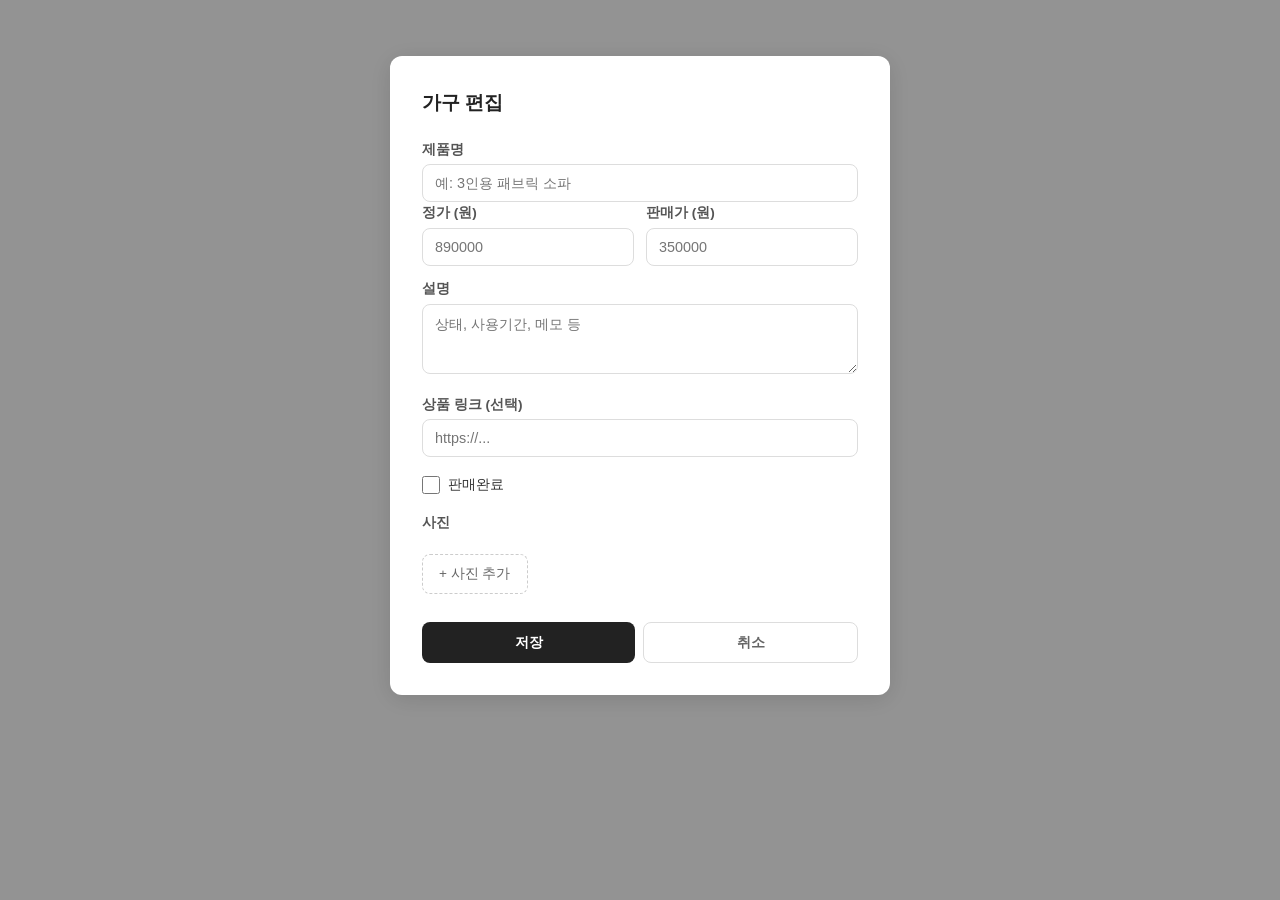
==== admin.html @ 2c8a4b84 "feat: admin 페이지 추가 - 가구 데이터 관리 GitHub API 기반 가구 CRUD + 이미지 업로드/삭제. - sessionStorage 토큰 관리 (fine-grai" ====
<!DOCTYPE html>
<html lang="ko">
<head>
  <meta charset="UTF-8">
  <meta name="viewport" content="width=device-width, initial-scale=1.0">
  <meta name="robots" content="noindex, nofollow">
  <title>Admin - 가구 관리</title>
  <link rel="stylesheet" href="css/admin.css">
</head>
<body>
  <!-- 토큰 입력 화면 -->
  <div id="auth-screen" class="screen">
    <div class="auth-card">
      <h1>가구 관리 Admin</h1>
      <p class="auth-desc">GitHub Personal Access Token을 입력해주세요.</p>
      <p class="auth-hint">Settings → Developer settings → Fine-grained tokens에서<br>이 저장소의 Contents 읽기/쓰기 권한만 부여하세요.</p>
      <input type="password" id="token-input" placeholder="ghp_xxxxxxxxxxxx" autocomplete="off">
      <button id="token-submit" class="btn btn-primary">연결</button>
      <p id="auth-error" class="error-msg" hidden></p>
    </div>
  </div>

  <!-- 메인 Admin 화면 -->
  <div id="admin-screen" class="screen" hidden>
    <header class="admin-header">
      <h1>가구 관리</h1>
      <div class="header-actions">
        <button id="btn-add" class="btn btn-primary">+ 새 가구</button>
        <button id="btn-logout" class="btn btn-ghost">토큰 초기화</button>
      </div>
    </header>

    <main id="furniture-list" class="admin-list">
      <p class="loading-msg">불러오는 중...</p>
    </main>
  </div>

  <!-- 편집 모달 -->
  <div id="edit-modal" class="modal" hidden>
    <div class="modal-backdrop"></div>
    <div class="modal-content">
      <h2 id="modal-title">가구 편집</h2>
      <form id="edit-form">
        <input type="hidden" id="edit-id">

        <label for="edit-name">제품명</label>
        <input type="text" id="edit-name" required placeholder="예: 3인용 패브릭 소파">

        <div class="form-row">
          <div class="form-field">
            <label for="edit-original-price">정가 (원)</label>
            <input type="number" id="edit-original-price" required placeholder="890000">
          </div>
          <div class="form-field">
            <label for="edit-selling-price">판매가 (원)</label>
            <input type="number" id="edit-selling-price" required placeholder="350000">
          </div>
        </div>

        <label for="edit-description">설명</label>
        <textarea id="edit-description" rows="3" placeholder="상태, 사용기간, 메모 등"></textarea>

        <label for="edit-detail-url">상품 링크 (선택)</label>
        <input type="url" id="edit-detail-url" placeholder="https://...">

        <label class="checkbox-label">
          <input type="checkbox" id="edit-sold">
          <span>판매완료</span>
        </label>

        <!-- 사진 관리 -->
        <div class="photo-section">
          <label>사진</label>
          <div id="photo-list" class="photo-grid"></div>
          <label class="file-upload-label">
            <span>+ 사진 추가</span>
            <input type="file" id="photo-upload" accept="image/*" multiple hidden>
          </label>
        </div>

        <div class="form-actions">
          <button type="submit" class="btn btn-primary" id="btn-save">저장</button>
          <button type="button" class="btn btn-ghost" id="btn-cancel">취소</button>
        </div>
      </form>
    </div>
  </div>

  <!-- 토스트 -->
  <div id="toast" class="toast" hidden></div>

  <script src="js/admin.js"></script>
</body>
</html>
---- css/admin.css ----
/* ===== Reset & Base ===== */
*, *::before, *::after {
  margin: 0;
  padding: 0;
  box-sizing: border-box;
}

body {
  font-family: -apple-system, BlinkMacSystemFont, 'Segoe UI', Roboto, 'Helvetica Neue', Arial, sans-serif;
  background: #f5f5f5;
  color: #333;
  line-height: 1.6;
  min-height: 100vh;
}

/* ===== Screen ===== */
.screen {
  max-width: 640px;
  margin: 0 auto;
  padding: 16px;
}

/* ===== Auth Screen ===== */
#auth-screen {
  display: flex;
  align-items: center;
  justify-content: center;
  min-height: 100vh;
  padding: 20px;
}

.auth-card {
  background: #fff;
  border-radius: 12px;
  padding: 32px 24px;
  width: 100%;
  max-width: 400px;
  box-shadow: 0 1px 4px rgba(0, 0, 0, 0.06);
  text-align: center;
}

.auth-card h1 {
  font-size: 1.3rem;
  margin-bottom: 12px;
  color: #222;
}

.auth-desc {
  font-size: 0.95rem;
  color: #666;
  margin-bottom: 8px;
}

.auth-hint {
  font-size: 0.8rem;
  color: #999;
  margin-bottom: 20px;
  line-height: 1.5;
}

#token-input {
  width: 100%;
  padding: 12px;
  border: 1px solid #ddd;
  border-radius: 8px;
  font-size: 0.95rem;
  margin-bottom: 12px;
}

#token-input:focus {
  outline: none;
  border-color: #333;
}

/* ===== Buttons ===== */
.btn {
  display: inline-block;
  padding: 10px 20px;
  border: none;
  border-radius: 8px;
  font-size: 0.9rem;
  font-weight: 600;
  cursor: pointer;
  transition: opacity 0.2s;
}

.btn:hover {
  opacity: 0.85;
}

.btn:disabled {
  opacity: 0.5;
  cursor: not-allowed;
}

.btn-primary {
  background: #222;
  color: #fff;
}

.btn-ghost {
  background: transparent;
  color: #666;
  border: 1px solid #ddd;
}

.btn-danger {
  background: #e74c3c;
  color: #fff;
}

.btn-sm {
  padding: 6px 12px;
  font-size: 0.8rem;
}

.error-msg {
  color: #e74c3c;
  font-size: 0.85rem;
  margin-top: 8px;
}

/* ===== Admin Header ===== */
.admin-header {
  display: flex;
  align-items: center;
  justify-content: space-between;
  padding: 20px 0 16px;
  flex-wrap: wrap;
  gap: 12px;
}

.admin-header h1 {
  font-size: 1.3rem;
  color: #222;
}

.header-actions {
  display: flex;
  gap: 8px;
}

/* ===== Admin List ===== */
.admin-list {
  display: flex;
  flex-direction: column;
  gap: 12px;
}

.loading-msg {
  text-align: center;
  color: #999;
  padding: 40px 0;
}

/* ===== Admin Card ===== */
.admin-card {
  background: #fff;
  border-radius: 12px;
  padding: 12px;
  box-shadow: 0 1px 4px rgba(0, 0, 0, 0.06);
  display: flex;
  align-items: center;
  gap: 12px;
}

.admin-card.sold {
  opacity: 0.5;
}

.admin-card-thumb {
  width: 64px;
  height: 64px;
  border-radius: 8px;
  object-fit: cover;
  background: #eee;
  flex-shrink: 0;
}

.admin-card-info {
  flex: 1;
  min-width: 0;
}

.admin-card-name {
  font-size: 0.95rem;
  font-weight: 600;
  color: #222;
  white-space: nowrap;
  overflow: hidden;
  text-overflow: ellipsis;
}

.admin-card-price {
  font-size: 0.85rem;
  color: #e74c3c;
  font-weight: 600;
}

.admin-card-status {
  font-size: 0.75rem;
  color: #999;
}

.admin-card-actions {
  display: flex;
  gap: 6px;
  flex-shrink: 0;
}

/* ===== Modal ===== */
.modal {
  position: fixed;
  inset: 0;
  z-index: 100;
  display: flex;
  align-items: flex-start;
  justify-content: center;
  overflow-y: auto;
  padding: 16px;
}

.modal-backdrop {
  position: fixed;
  inset: 0;
  background: rgba(0, 0, 0, 0.4);
}

.modal-content {
  position: relative;
  background: #fff;
  border-radius: 12px;
  padding: 24px;
  width: 100%;
  max-width: 500px;
  margin-top: 40px;
  box-shadow: 0 4px 24px rgba(0, 0, 0, 0.12);
}

.modal-content h2 {
  font-size: 1.2rem;
  margin-bottom: 20px;
  color: #222;
}

/* ===== Form ===== */
label {
  display: block;
  font-size: 0.85rem;
  font-weight: 600;
  color: #555;
  margin-bottom: 4px;
  margin-top: 12px;
}

label:first-child {
  margin-top: 0;
}

input[type="text"],
input[type="number"],
input[type="url"],
input[type="password"],
textarea {
  width: 100%;
  padding: 10px 12px;
  border: 1px solid #ddd;
  border-radius: 8px;
  font-size: 0.9rem;
  font-family: inherit;
}

input:focus,
textarea:focus {
  outline: none;
  border-color: #333;
}

.form-row {
  display: flex;
  gap: 12px;
}

.form-field {
  flex: 1;
}

.checkbox-label {
  display: flex;
  align-items: center;
  gap: 8px;
  margin-top: 16px;
  font-weight: normal;
  cursor: pointer;
}

.checkbox-label input[type="checkbox"] {
  width: 18px;
  height: 18px;
}

.checkbox-label span {
  font-size: 0.9rem;
  color: #333;
}

.form-actions {
  display: flex;
  gap: 8px;
  margin-top: 24px;
}

.form-actions .btn {
  flex: 1;
}

/* ===== Photo Section ===== */
.photo-section {
  margin-top: 16px;
}

.photo-grid {
  display: flex;
  flex-wrap: wrap;
  gap: 8px;
  margin-top: 8px;
  margin-bottom: 8px;
}

.photo-item {
  position: relative;
  width: 80px;
  height: 80px;
  border-radius: 8px;
  overflow: hidden;
}

.photo-item img {
  width: 100%;
  height: 100%;
  object-fit: cover;
}

.photo-item .photo-remove {
  position: absolute;
  top: 2px;
  right: 2px;
  width: 22px;
  height: 22px;
  border-radius: 50%;
  background: rgba(0, 0, 0, 0.6);
  color: #fff;
  border: none;
  font-size: 14px;
  line-height: 22px;
  text-align: center;
  cursor: pointer;
  padding: 0;
}

.photo-item.new-photo {
  border: 2px solid #4caf50;
}

.file-upload-label {
  display: inline-flex;
  align-items: center;
  padding: 8px 16px;
  border: 1px dashed #ccc;
  border-radius: 8px;
  cursor: pointer;
  font-size: 0.85rem;
  color: #666;
  font-weight: normal;
  margin-top: 4px;
}

.file-upload-label:hover {
  border-color: #999;
}

/* ===== Toast ===== */
.toast {
  position: fixed;
  bottom: 24px;
  left: 50%;
  transform: translateX(-50%);
  padding: 12px 24px;
  border-radius: 8px;
  font-size: 0.9rem;
  font-weight: 500;
  z-index: 200;
  transition: opacity 0.3s;
  max-width: 90%;
  text-align: center;
}

.toast.success {
  background: #222;
  color: #fff;
}

.toast.error {
  background: #e74c3c;
  color: #fff;
}

.toast.info {
  background: #2196f3;
  color: #fff;
}

/* ===== Confirm Dialog ===== */
.confirm-overlay {
  position: fixed;
  inset: 0;
  background: rgba(0, 0, 0, 0.4);
  z-index: 150;
  display: flex;
  align-items: center;
  justify-content: center;
  padding: 16px;
}

.confirm-box {
  background: #fff;
  border-radius: 12px;
  padding: 24px;
  max-width: 320px;
  width: 100%;
  text-align: center;
}

.confirm-box p {
  font-size: 0.95rem;
  margin-bottom: 20px;
  color: #333;
}

.confirm-box .btn {
  margin: 0 4px;
}

/* ===== Responsive ===== */
@media (min-width: 768px) {
  .admin-header h1 {
    font-size: 1.5rem;
  }

  .modal-content {
    padding: 32px;
  }
}
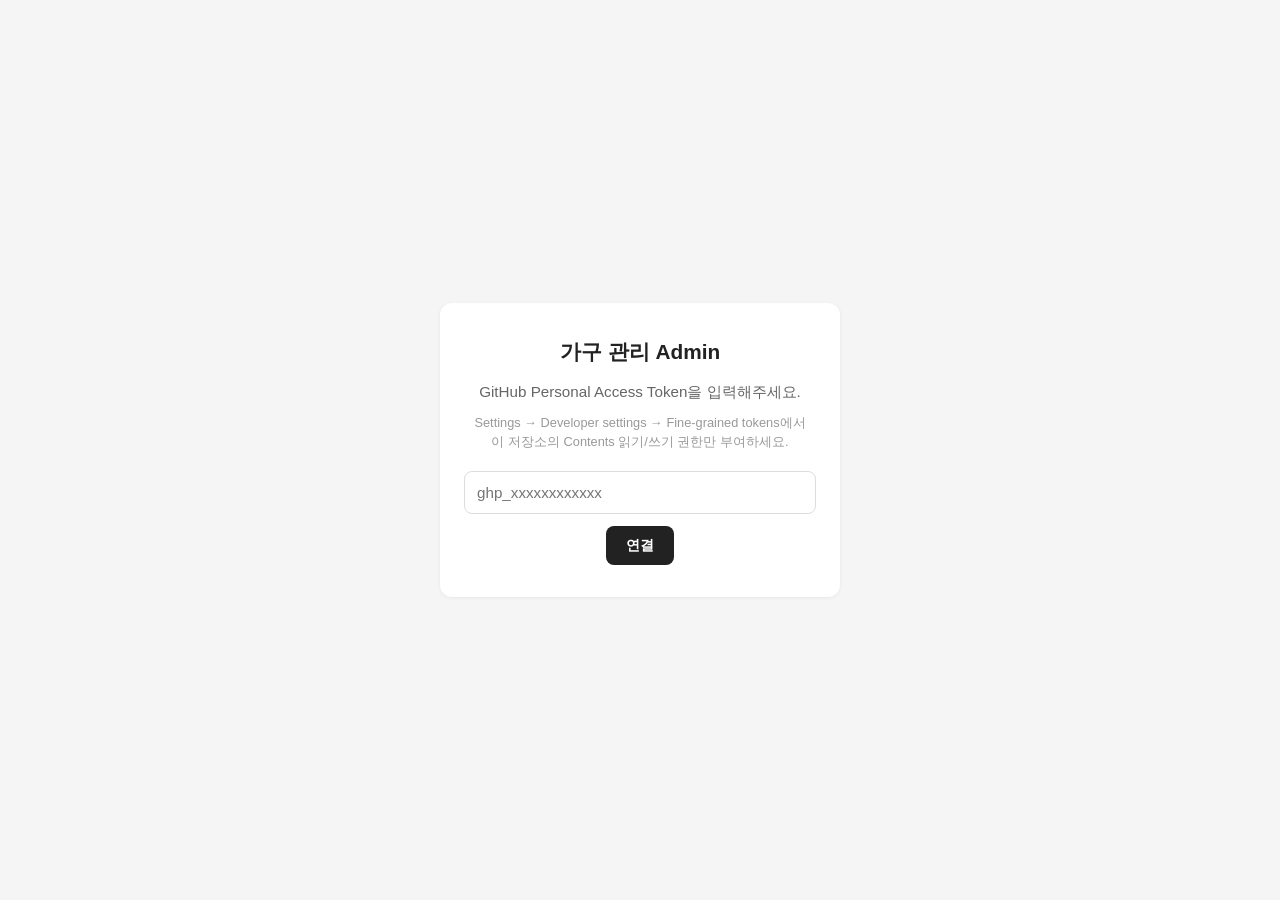
==== commit e9c73686: "fix: hidden 속성 대신 style.display로 화면 전환 제어 hidden 속성이 CSS display 규칙에 덮어써지는 문제 근본 해결. 모든 show/hide 로직" ====
--- a/admin.html
+++ b/admin.html
@@ -21,7 +21,7 @@
   </div>
 
   <!-- 메인 Admin 화면 -->
-  <div id="admin-screen" class="screen" hidden>
+  <div id="admin-screen" class="screen" style="display:none">
     <header class="admin-header">
       <h1>가구 관리</h1>
       <div class="header-actions">
@@ -36,7 +36,7 @@
   </div>
 
   <!-- 편집 모달 -->
-  <div id="edit-modal" class="modal" hidden>
+  <div id="edit-modal" class="modal" style="display:none">
     <div class="modal-backdrop"></div>
     <div class="modal-content">
       <h2 id="modal-title">가구 편집</h2>
@@ -87,7 +87,7 @@
   </div>
 
   <!-- 토스트 -->
-  <div id="toast" class="toast" hidden></div>
+  <div id="toast" class="toast" style="display:none"></div>
 
   <script src="js/admin.js"></script>
 </body>
--- a/css/admin.css
+++ b/css/admin.css
@@ -11,6 +11,11 @@
   color: #333;
   line-height: 1.6;
   min-height: 100vh;
+}
+
+/* ===== Hidden ===== */
+[hidden] {
+  display: none !important;
 }
 
 /* ===== Screen ===== */
